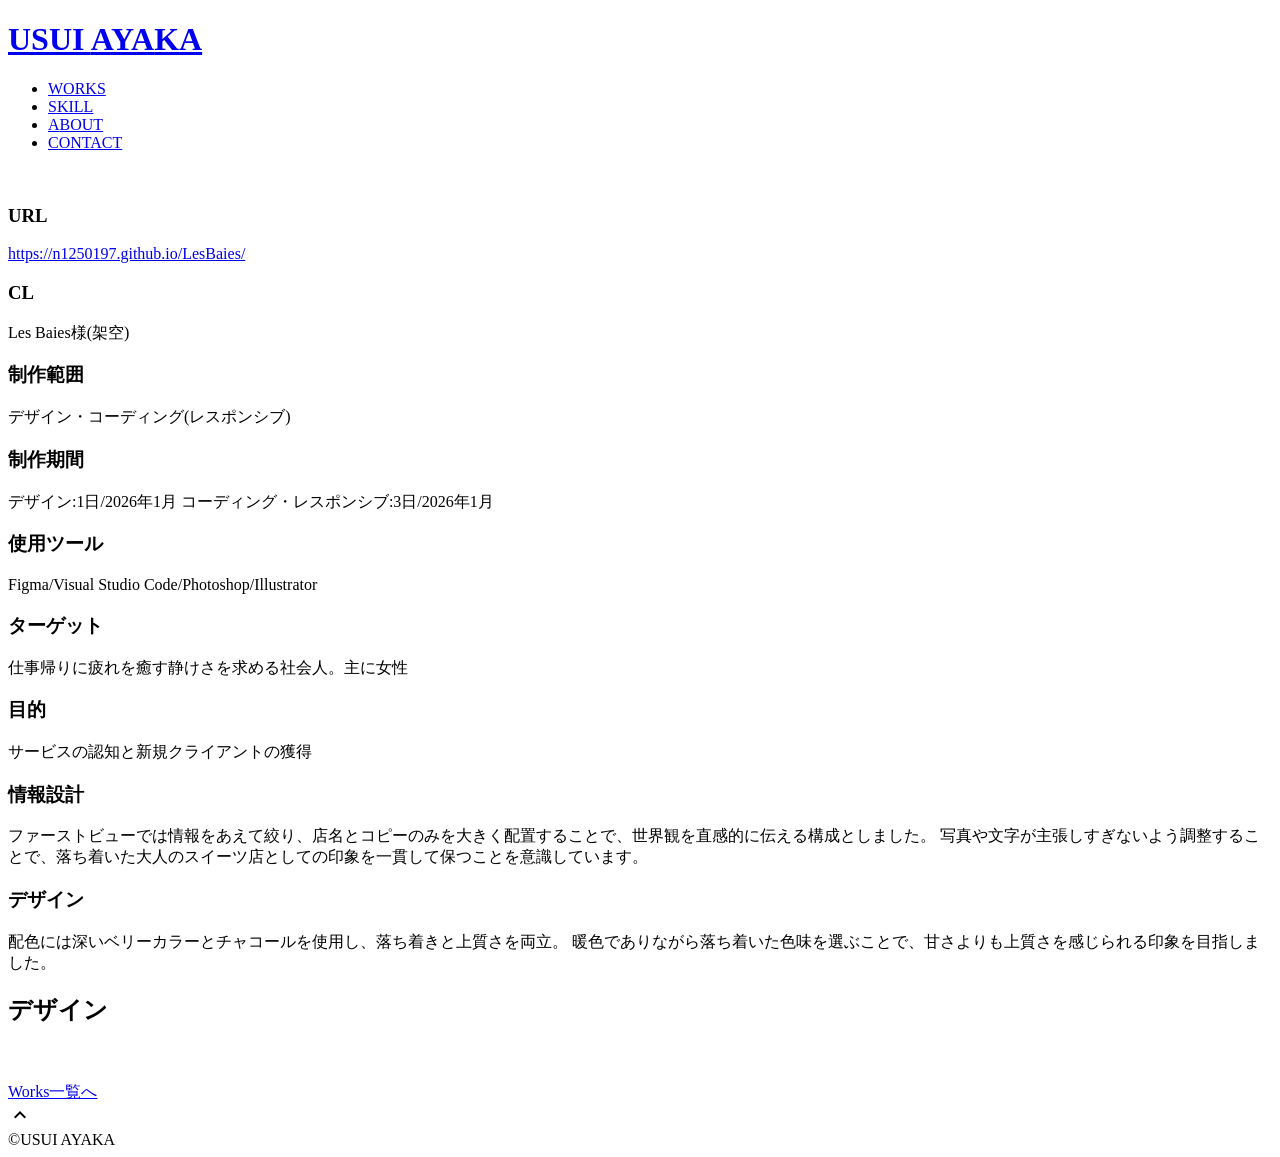
==== works-1.html @ 3a771e0b "works作成" ====
<!DOCTYPE html>
<html>
<head>
  <meta charset="utf-8">
  <meta name="viewport" content="width=device-width,initial-scale=1.0,user-scalable=no">
  <meta property='og:type' content='website'>
  <meta property='og:title' content='USUI AYAKA ポートフォリオ'>
  <meta property='og:url' content='URLが入る'>
  <meta property='og:description' content='USUI AYAKAのポートフォリオサイトです。'>
  <meta property="og:image" content="img/ogp.png">
  <meta name="description" content="USUI AYAKAのポートフォリオサイトです" />
  <title>USUI AYAKA ポートフォリオ</title>
  <link rel="preconnect" href="https://fonts.gstatic.com">
  <link href="https://fonts.googleapis.com/css2?family=Montserrat:wght@400;700&display=swap" rel="stylesheet">
  <link href="https://fonts.googleapis.com/css?family=Material+Icons+Outlined" rel="stylesheet">
  <link href="css/ress.css" media="all" rel="stylesheet" type="text/css" />
  <link href="css/style.css" media="all" rel="stylesheet" type="text/css" />
  <link rel="shortcut icon" href="img/favicon.png" />
  <link rel=”canonical” href=”URLが入る” />
  
</head>

<body>

  <div class="wrapper">

     <!-- header -->
    <header class="header ">
      <div class="container">
        <h1 class="header-logo">
           <a href="index.html">USUI <span class="accent">A</span>Y<span class="accent">A</span>K<span class="accent">A</span></a>
        </h1>
        <nav class="gnav">
          <ul class="gnav-list">
            <li class="gnav-item"><a href="index.html#works"><span class="accent">W</span>ORKS</a></li>
            <li class="gnav-item"><a href="index.html#skill"><span class="accent">S</span>KILL</a></li>
            <li class="gnav-item"><a href="index.html#about"><span class="accent">A</span>BOUT</a></li>
            <li class="gnav-item"><a href="index.html#contact"><span class="accent">C</span>ONTACT</a></li>
          </ul>
        </nav>
      </div>
    </header>
    <!-- /header -->

    <main class="content">

      <article class="article">
        <div class="article-container">
          <div class="article-body">
            <p>
              <img src="img/work-1.jpg" alt="">
            </p>
            <h3>URL</h3>
            <p><a href="https://n1250197.github.io/LesBaies/" target="_blank" rel="noopener">https://n1250197.github.io/LesBaies/</a></p>
            <h3>CL</h3>
            <p>Les Baies様(架空)</p>
            <h3>制作範囲</h3>
            <p>デザイン・コーディング(レスポンシブ)</p>
            <h3>制作期間</h3>
            <p>デザイン:1日/2026年1月
              コーディング・レスポンシブ:3日/2026年1月
            </p>
            <h3>使用ツール</h3>
            <p>Figma/Visual Studio Code/Photoshop/Illustrator</p>
            <h3>ターゲット</h3>
            <p>仕事帰りに疲れを癒す静けさを求める社会人。主に女性</p>
            <h3>目的</h3>
            <p>サービスの認知と新規クライアントの獲得</p>
            <h3>情報設計</h3>
            <p>
              ファーストビューでは情報をあえて絞り、店名とコピーのみを大きく配置することで、世界観を直感的に伝える構成としました。
              写真や文字が主張しすぎないよう調整することで、落ち着いた大人のスイーツ店としての印象を一貫して保つことを意識しています。
            </p>
            <h3>デザイン</h3>
            <p>
              配色には深いベリーカラーとチャコールを使用し、落ち着きと上質さを両立。
              暖色でありながら落ち着いた色味を選ぶことで、甘さよりも上質さを感じられる印象を目指しました。
            </p>
          </div>
            <div>
              <h2 class="article-title">デザイン</h2>
              <div class="cnp">
                <div class="pc">
                  <img src="img/lesbaies_index.html.png" alt="">
                </div>
                <div class="sp">
                  <img src="" alt="">
                </div>
              </div>
            </div>
          <div class="home-link">
            <a href="index.html#works">Works一覧へ</a>
          </div>
        </div>
      </article>

      <div class="page-top" id="js-page-top">
        <span class="material-icons-outlined">expand_less</span>
      </div>
    </main>

    <!-- footer -->
    <footer class="footer">
      <div class="copyright">&copy;USUI AYAKA</div>
    </footer>
    <!-- /footer -->

  </div>
  <script src="https://ajax.googleapis.com/ajax/libs/jquery/3.5.1/jquery.min.js"></script>
  <script type='text/javascript' src="js/script.js"></script>
</body>
</html>
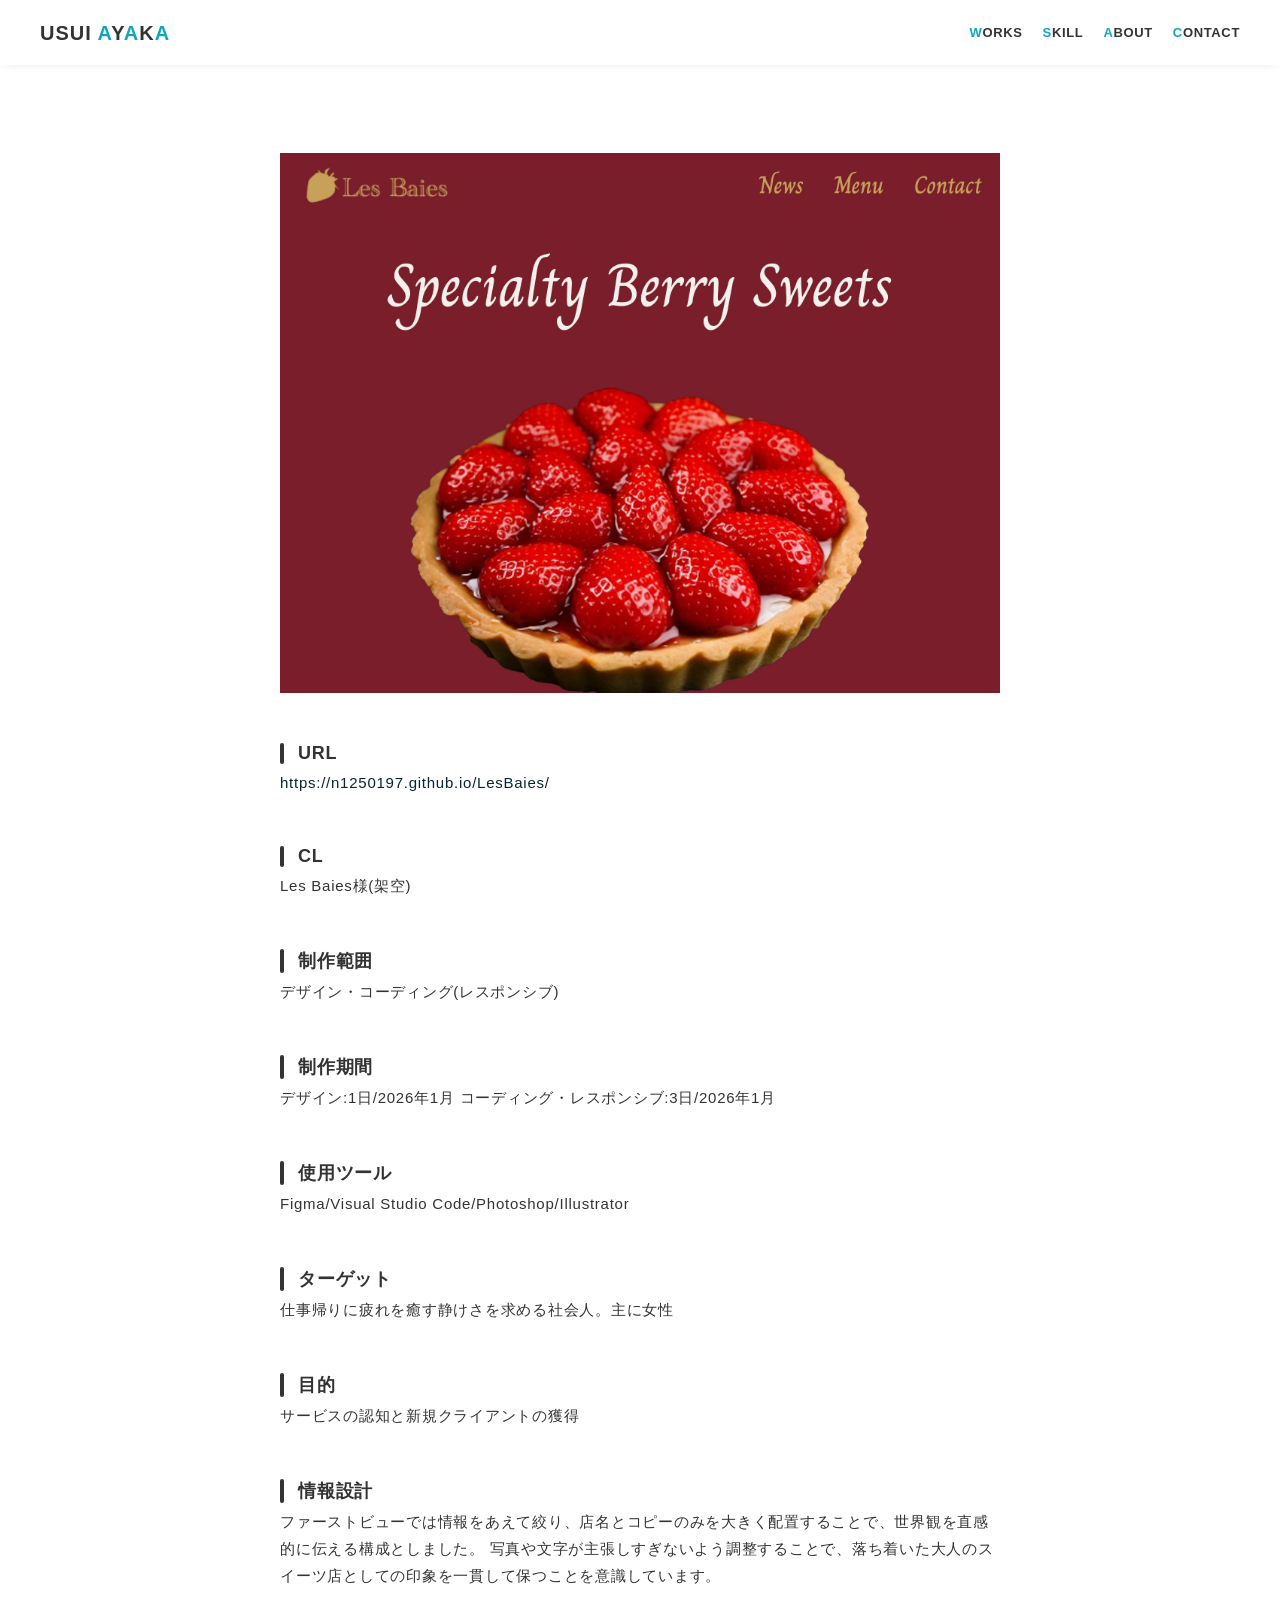
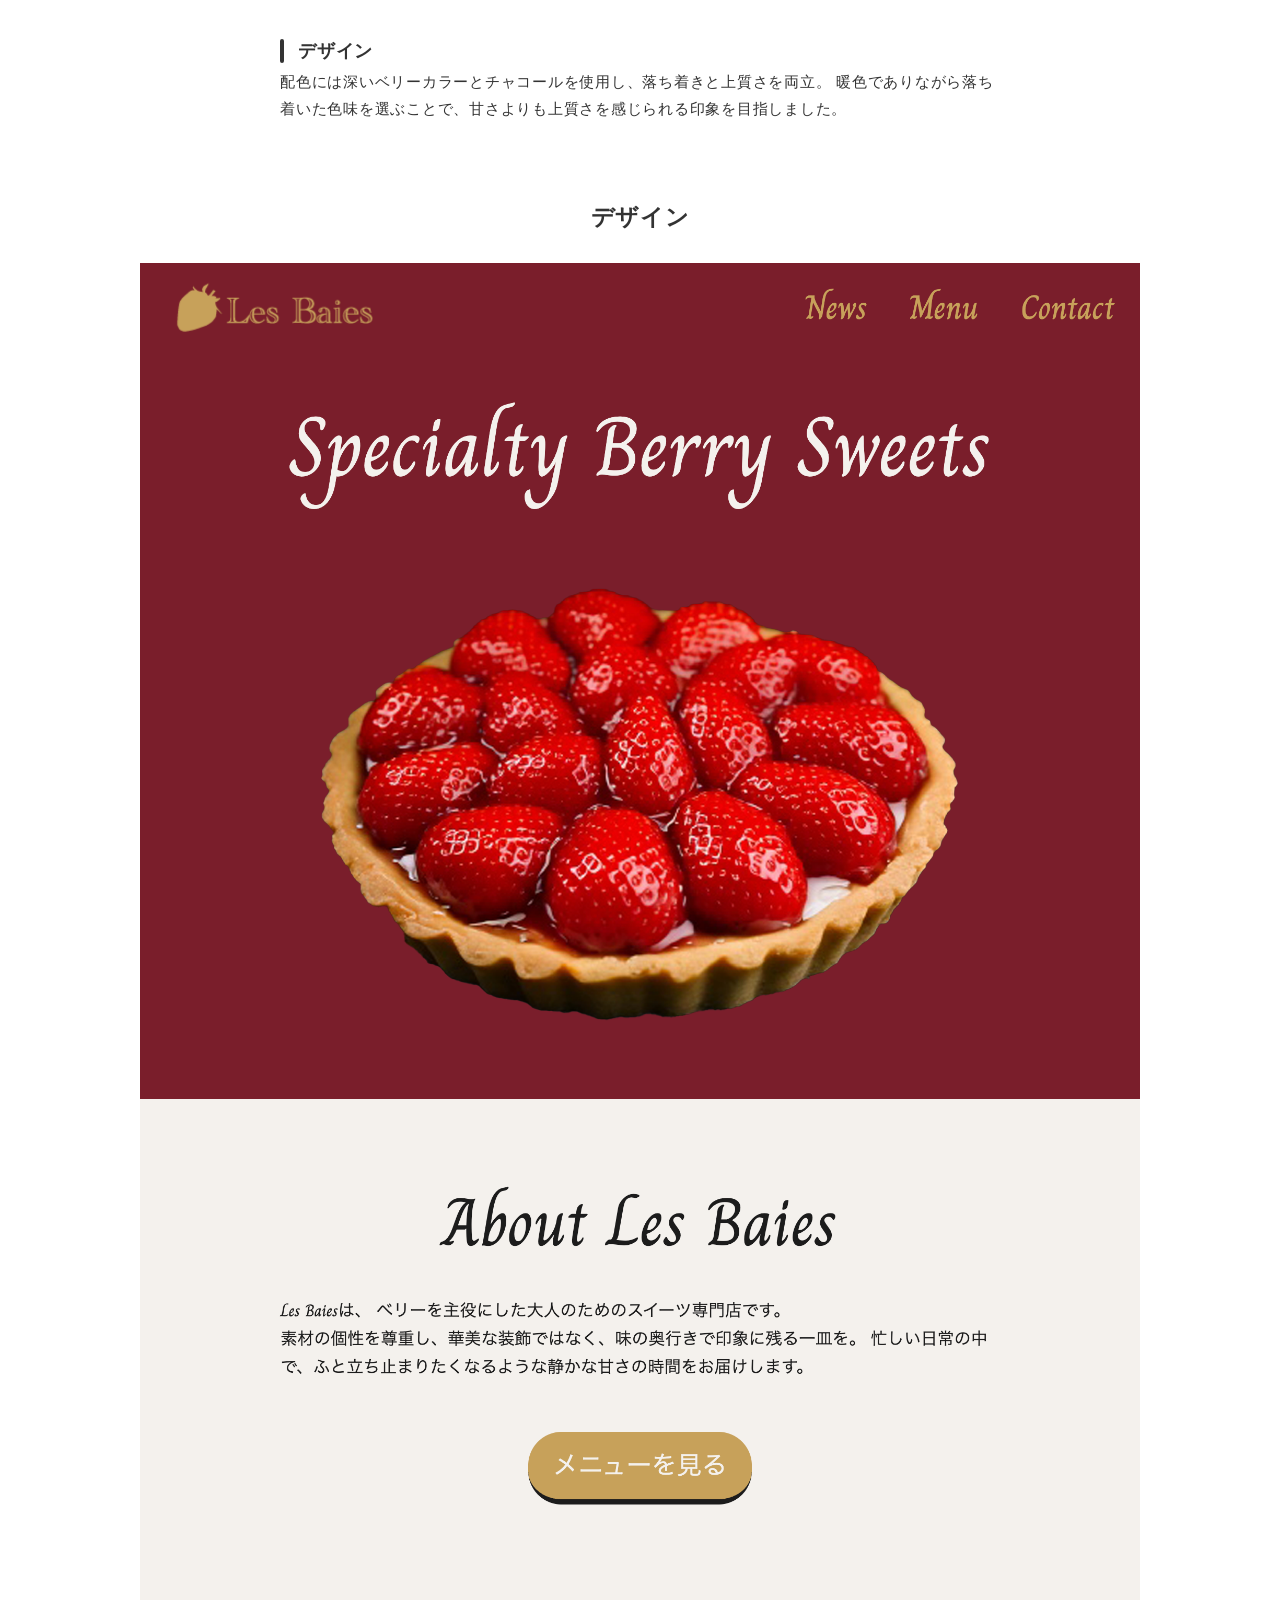
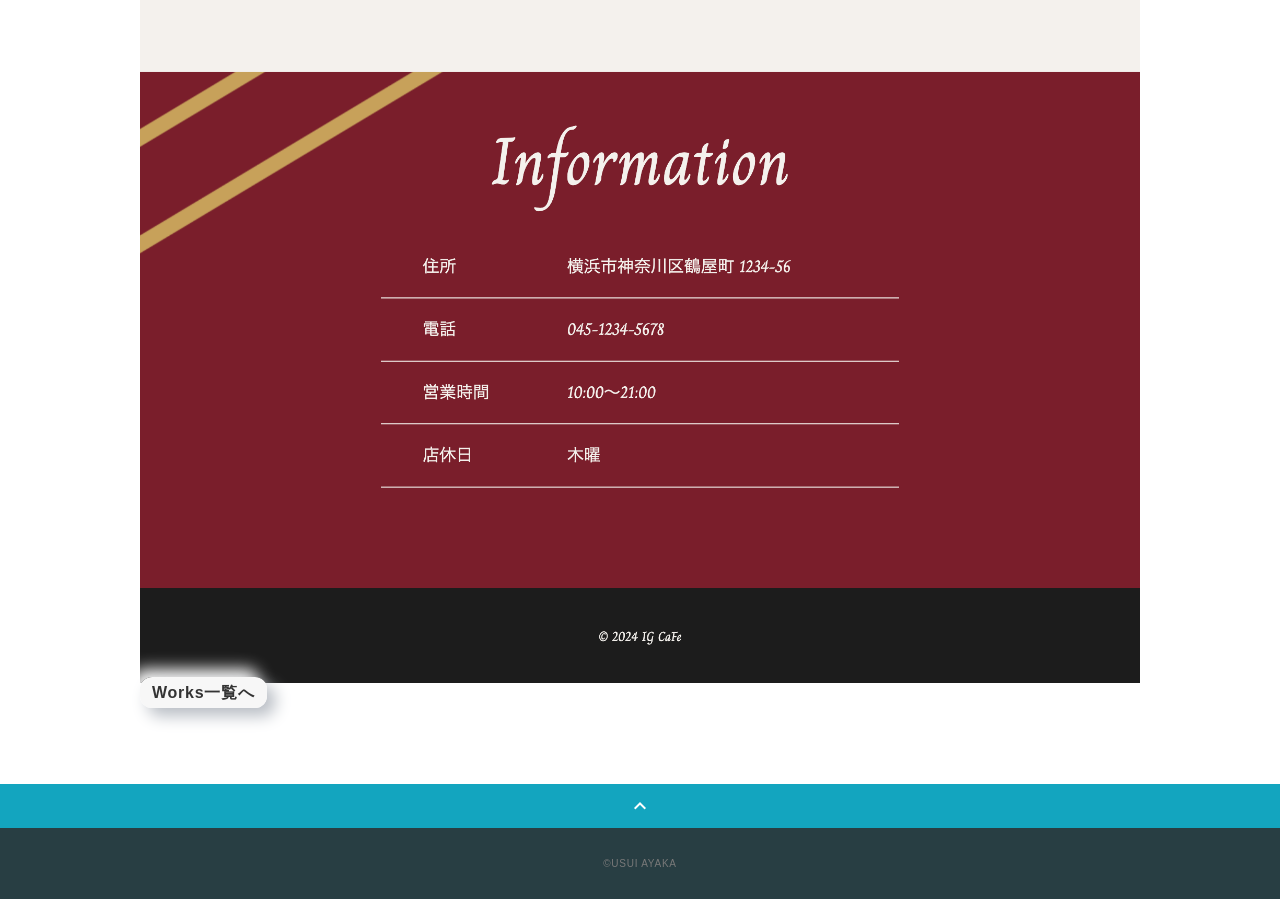
==== commit 965c803a: "Update works-1.html ホームリンククラス修正" ====
--- a/works-1.html
+++ b/works-1.html
@@ -88,8 +88,8 @@
                 </div>
               </div>
             </div>
-          <div class="home-link">
-            <a href="index.html#works">Works一覧へ</a>
+          <div>
+            <a class="home-link" href="index.html#works">Works一覧へ</a>
           </div>
         </div>
       </article>
--- a/css/ress.css
+++ b/css/ress.css
@@ -0,0 +1,283 @@
+/*!
+ * ress.css • v3.0.1
+ * MIT License
+ * github.com/filipelinhares/ress
+ */
+
+/* # =================================================================
+   # Global selectors
+   # ================================================================= */
+
+html {
+  box-sizing: border-box;
+  word-break: normal;
+  -moz-tab-size: 4;
+  tab-size: 4;
+
+  -webkit-text-size-adjust: 100%; /* Prevent adjustments of font size after orientation changes in iOS */
+}
+
+*,
+::before,
+::after {
+  box-sizing: inherit;
+  background-repeat: no-repeat; /* Set `background-repeat: no-repeat` to all elements and pseudo elements */
+}
+
+::before,
+::after {
+  vertical-align: inherit;
+  text-decoration: inherit; /* Inherit text-decoration and vertical align to ::before and ::after pseudo elements */
+}
+
+* {
+  margin: 0;
+  padding: 0; /* Reset `padding` and `margin` of all elements */
+}
+
+/* # =================================================================
+   # General elements
+   # ================================================================= */
+
+hr {
+  overflow: visible; /* Show the overflow in Edge and IE */
+  height: 0; /* Add the correct box sizing in Firefox */
+}
+
+details,
+main {
+  display: block; /* Render the `main` element consistently in IE. */
+}
+
+summary {
+  display: list-item; /* Add the correct display in all browsers */
+}
+
+small {
+  font-size: 80%; /* Set font-size to 80% in `small` elements */
+}
+
+[hidden] {
+  display: none; /* Add the correct display in IE */
+}
+
+abbr[title] {
+  /* Add the correct text decoration in Chrome, Edge, IE, Opera, and Safari */
+  text-decoration: underline;
+  text-decoration: underline dotted;
+  border-bottom: none; /* Remove the bottom border in Chrome 57 */
+}
+
+a {
+  background-color: transparent; /* Remove the gray background on active links in IE 10 */
+}
+
+a:active,
+a:hover {
+  outline-width: 0; /* Remove the outline when hovering in all browsers */
+}
+
+code,
+kbd,
+pre,
+samp {
+  font-family: monospace, monospace; /* Specify the font family of code elements */
+}
+
+pre {
+  font-size: 1em; /* Correct the odd `em` font sizing in all browsers */
+}
+
+b,
+strong {
+  font-weight: bolder; /* Add the correct font weight in Chrome, Edge, and Safari */
+}
+
+/* https://gist.github.com/unruthless/413930 */
+sub,
+sup {
+  position: relative;
+  font-size: 75%;
+  line-height: 0;
+  vertical-align: baseline;
+}
+
+sub {
+  bottom: -.25em;
+}
+
+sup {
+  top: -.5em;
+}
+
+/* # =================================================================
+   # Forms
+   # ================================================================= */
+
+input {
+  border-radius: 0;
+}
+
+/* Replace pointer cursor in disabled elements */
+[disabled] {
+  cursor: default;
+}
+
+[type="number"]::-webkit-container-spin-button,
+[type="number"]::-webkit-outer-spin-button {
+  height: auto; /* Correct the cursor style of increment and decrement buttons in Chrome */
+}
+
+[type="search"] {
+  outline-offset: -2px; /* Correct the outline style in Safari */
+
+  -webkit-appearance: textfield; /* Correct the odd appearance in Chrome and Safari */
+}
+
+[type="search"]::-webkit-search-decoration {
+  -webkit-appearance: none; /* Remove the container padding in Chrome and Safari on macOS */
+}
+
+textarea {
+  overflow: auto; /* Internet Explorer 11+ */
+  resize: vertical; /* Specify textarea resizability */
+}
+
+button,
+input,
+optgroup,
+select,
+textarea {
+  font: inherit; /* Specify font inheritance of form elements */
+}
+
+optgroup {
+  font-weight: bold; /* Restore the font weight unset by the previous rule */
+}
+
+button {
+  overflow: visible; /* Address `overflow` set to `hidden` in IE 8/9/10/11 */
+}
+
+button,
+select {
+  text-transform: none; /* Firefox 40+, Internet Explorer 11- */
+}
+
+/* Apply cursor pointer to button elements */
+button,
+[type="button"],
+[type="reset"],
+[type="submit"],
+[role="button"] {
+  cursor: pointer;
+  color: inherit;
+}
+
+/* Remove container padding and border in Firefox 4+ */
+button::-moz-focus-container,
+[type="button"]::-moz-focus-container,
+[type="reset"]::-moz-focus-container,
+[type="submit"]::-moz-focus-container {
+  padding: 0;
+  border-style: none;
+}
+
+/* Replace focus style removed in the border reset above */
+button:-moz-focusring,
+[type="button"]::-moz-focus-container,
+[type="reset"]::-moz-focus-container,
+[type="submit"]::-moz-focus-container {
+  outline: 1px dotted ButtonText;
+}
+
+button,
+html [type="button"],
+/* Prevent a WebKit bug where (2) destroys native `audio` and `video`controls in Android 4 */
+[type="reset"],
+[type="submit"] {
+  -webkit-appearance: button; /* Correct the inability to style clickable types in iOS */
+}
+
+/* Remove the default button styling in all browsers */
+button,
+input,
+select,
+textarea {
+  border-style: none;
+  background-color: transparent;
+}
+
+/* Style select like a standard input */
+select {
+  -webkit-appearance: none; /* Chrome 41+ */
+  -moz-appearance: none; /* Firefox 36+ */
+}
+
+select::-ms-expand {
+  display: none; /* Internet Explorer 11+ */
+}
+
+select::-ms-value {
+  color: currentColor; /* Internet Explorer 11+ */
+}
+
+legend {
+  display: table; /* Correct the text wrapping in Edge and IE */
+  max-width: 100%; /* Correct the text wrapping in Edge and IE */
+  max-width: 100%; /* Correct the text wrapping in Edge 18- and IE */
+  white-space: normal; /* Correct the text wrapping in Edge and IE */
+  color: inherit; /* Correct the color inheritance from `fieldset` elements in IE */
+  border: 0; /* Correct `color` not being inherited in IE 8/9/10/11 */
+}
+
+::-webkit-file-upload-button {
+  font: inherit; /* Change font properties to `inherit` in Chrome and Safari */
+  color: inherit;
+  /* Correct the inability to style clickable types in iOS and Safari */
+
+  -webkit-appearance: button;
+}
+
+/* # =================================================================
+   # Specify media element style
+   # ================================================================= */
+
+img {
+  border-style: none; /* Remove border when inside `a` element in IE 8/9/10 */
+}
+
+/* Add the correct vertical alignment in Chrome, Firefox, and Opera */
+progress {
+  vertical-align: baseline;
+}
+
+/* # =================================================================
+   # Accessibility
+   # ================================================================= */
+
+/* Hide content from screens but not screenreaders */
+@media screen {
+  [hidden~="screen"] {
+    display: inherit;
+  }
+  [hidden~="screen"]:not(:active):not(:focus):not(:target) {
+    position: absolute !important;
+    clip: rect(0 0 0 0) !important;
+  }
+}
+
+/* Specify the progress cursor of updating elements */
+[aria-busy="true"] {
+  cursor: progress;
+}
+
+/* Specify the pointer cursor of trigger elements */
+[aria-controls] {
+  cursor: pointer;
+}
+
+/* Specify the unstyled cursor of disabled, not-editable, or otherwise inoperable elements */
+[aria-disabled] {
+  cursor: default;
+}
--- a/css/style.css
+++ b/css/style.css
@@ -0,0 +1,588 @@
+body {
+  font-family: "Montserrat","Helvetica Neue",Arial,"Hiragino Kaku Gothic ProN","Hiragino Sans",Meiryo,sans-serif;
+  font-size: 15px;
+  letter-spacing: .05em;
+  color: #333;
+}
+
+a {
+  transition: opacity .3s;
+  text-decoration: none;
+  color: #072633;
+}
+
+img {
+  max-width: 100%;
+  height: auto;
+  vertical-align: bottom;
+  border-style: none;
+}
+
+
+
+.pc-only {
+  display: block;
+}
+
+.sp-only {
+  display: none;
+}
+
+/*--------------------------------
+ レイアウト
+---------------------------------*/
+.wrapper {
+  padding-top: 73px;
+}
+
+.section {
+  padding: 90px 0;
+}
+
+.section:nth-of-type(odd) {
+  background-color: #f7f7f7;
+}
+
+.container {
+  max-width: 1340px;
+  margin: 0 auto;
+  padding: 0 40px;
+}
+
+/*--------------------------------
+ 見出し
+---------------------------------*/
+.title {
+  font-size: 34px;
+  font-weight: bold;
+  line-height: 1;
+  margin-bottom: 40px;
+  text-align: center;
+  letter-spacing: .05em;
+  color: #333;
+}
+
+.lead {
+  font-size: 16px;
+  line-height: 1.8;
+  margin-bottom: 30px;
+}
+
+/*--------------------------------
+ヘッダー
+---------------------------------*/
+.header {
+  position: fixed;
+  top: 0;
+  z-index: 1;
+  width: 100%;
+  background-color: #fff;
+  box-shadow: 0 5px 10px -6px rgba(0,0,0,.1);
+}
+
+.header .container {
+  display: flex;
+  align-items: center;
+  justify-content: space-between;
+  padding: 20px 40px;
+}
+
+.header-logo {
+  font-size: 20px;
+  font-weight: bold;
+  line-height: 1.2;
+  margin-right: 20px;
+  letter-spacing: .05em;
+}
+
+.header-logo a {
+  color: #333;
+}
+.accent {
+  color: #13a5bf;
+}
+
+.gnav-list {
+  display: flex;
+  justify-content: space-between;
+  list-style: none;
+}
+
+.gnav-item:not(:last-child) {
+  margin-right: 20px;
+}
+
+.gnav-item a {
+  position: relative;
+  font-size: 13px;
+  font-weight: bold;
+  display: inline-block;
+  padding: 5px 0;
+  transition: .3s;
+  letter-spacing: .05em;
+  color: #333;
+}
+.gnav-item a:after {
+  position: absolute;
+  bottom: 0;
+  left: 50%;
+  width: 0;
+  height: 3px;
+  content: "";
+  transition: .3s;
+  -webkit-transform: translateX(-50%);
+  transform: translateX(-50%);
+  background-color: #333;
+}
+
+.gnav-item a:hover:after {
+  width: 100%;
+}
+
+/*--------------------------------
+ メインビジュアル
+---------------------------------*/
+.mv {
+  display: flex;
+  align-items: center;
+  justify-content: center;
+  height: 75vh;
+  text-align: center;
+}
+
+.mv-container {
+  padding: 0 40px;
+}
+
+.mv-title {
+  font-size: 60px;
+  font-weight: bold;
+  line-height: 1.2;
+  margin-bottom: 5px;
+  letter-spacing: .1em;
+}
+.mv-subtitle {
+  font-size: 20px;
+  font-weight: bold;
+  line-height: 1;
+  margin-bottom: 40px;
+  letter-spacing: .08em;
+}
+
+.mv-text {
+  font-size: 16px;
+  line-height: 1.8;
+}
+
+/*--------------------------------
+ Works
+---------------------------------*/
+.works-list {
+  display: flex;
+  flex-wrap: wrap;
+  margin-bottom: -40px;
+}
+
+.works-item {
+  width: 31.74603%;
+  margin-right: 1.58730%;
+  margin-bottom: 40px;
+  color: #333;
+}
+
+.works-item:hover {
+  opacity: .9;
+  padding-top: 3px;
+}
+
+.works-item:nth-of-type(3n) {
+  margin-right: 0;
+}
+
+.works-img img {
+  border: 1px solid #e6e6e6;
+  box-shadow: 8px 8px 16px #b8bdc4;
+  border-radius: 12px;
+}
+
+.works-name {
+  font-size: 12px;
+  font-weight: bold;
+  margin-top: 8px;
+}
+
+.works-info {
+  font-size: 10px;
+  margin-top: 5px;
+}
+
+/*--------------------------------
+ Skill
+---------------------------------*/
+.skill-list {
+  display: flex;
+  flex-wrap: wrap;
+  justify-content: space-between;
+  margin-bottom: -50px;
+}
+
+.skill-item {
+  display: flex;
+  align-items: flex-start;
+  justify-content: space-between;
+  width: 48%;
+  margin-bottom: 50px;
+}
+
+.skill-img {
+  width: 60px;
+  height: auto;
+  margin-right: 20px;
+}
+
+.skill-body {
+  flex: 1;
+}
+
+.skill-name {
+  margin-bottom: 10px;
+}
+
+.skill-text {
+  font-size: 14px;
+  line-height: 1.8;
+}
+
+
+/*--------------------------------
+ About
+---------------------------------*/
+.profile {
+  display: flex;
+  flex-wrap: wrap;
+  max-width: 800px;
+  margin: 0 auto;
+}
+.profile-img {
+  width: 20%;
+  margin-right: 30px;
+  border-radius: 50%;
+  border: 1px solid #333;
+}
+.profile-img img {
+  border-radius: 50%;
+}
+.profile-body {
+  flex: 1;
+}
+
+.profile-body p {
+  font-size: 15px;
+  line-height: 1.8;
+}
+
+.profile-body p:not(:last-child) {
+  margin-bottom: 30px;
+}
+
+/*--------------------------------
+ Contact
+---------------------------------*/
+.contact {
+  text-align: center;
+}
+
+.contact-item:not(:last-child) {
+  margin-right: 10px;
+}
+
+.contact-text {
+  margin-top: 10px;
+}
+/*--------------------------------
+ ページトップ
+---------------------------------*/
+.page-top {
+  font-weight: bold;
+  padding: 10px;
+  cursor: pointer;
+  text-align: center;
+  background-color: #13a5bf;
+}
+
+.page-top .material-icons-outlined {
+  vertical-align: bottom;
+  color: #fff;
+}
+
+/*--------------------------------
+ フッター
+---------------------------------*/
+.footer {
+  padding: 30px;
+  background-color: #283e43;
+}
+
+.copyright {
+  font-size: 10px;
+  text-align: center;
+  color: #797979;
+}
+
+/*--------------------------------
+ 下層：Worksページ
+---------------------------------*/
+.article {
+  padding: 80px 0;
+}
+
+.article-container {
+  max-width: 1040px;
+  margin: 0 auto;
+  padding: 0 20px;
+ 
+  
+}
+
+.article-title {
+  margin-bottom: 30px;
+  text-align: center;
+}
+
+.article-body {
+  max-width: 720px;
+  margin: 0 auto;
+  margin-bottom: 80px;
+ 
+}
+
+.article-body h3 {
+  position: relative;
+  font-size: 18px;
+  margin-bottom: 5px;
+  padding-left: 1em;
+}
+
+.article-body h3:not(:first-child) {
+  margin-top: 50px;
+}
+
+.article-body h3::before {
+  position: absolute;
+  top: 0;
+  left: 0;
+  width: 4px;
+  height: 100%;
+  content: "";
+  border-radius: 3px;
+  background-color: #333;
+}
+
+.article-body p {
+  font-size: 15px;
+  line-height: 1.8;
+  margin-bottom: 30px;
+}
+
+.cnp {
+  display: flex;
+  justify-content: space-between;
+}
+
+.home-link {
+  text-align: center;
+  background: #f7f7f7;
+  color: #333;
+  border: none;
+  padding: 7px 12px;
+  font-size: 16px;
+  border-radius: 12px;
+  cursor: pointer;
+  font-weight: 600;
+  box-shadow: 8px 8px 16px #b8bdc4, -8px -8px 16px #ffffff;
+  transition: all 0.3s ease;
+  
+  &:hover {
+    box-shadow: 6px 6px 12px #b8bdc4, -6px -6px 12px #ffffff;
+  }
+  
+  &:active {
+    box-shadow: inset 4px 4px 8px #b8bdc4, inset -4px -4px 8px #ffffff;
+  }
+}
+
+/*media Queries 767
+----------------------------------------------------*/
+@media screen and (max-width: 767px) {
+  body {
+    font-size: 14px;
+  }
+
+  .pc-only {
+    display: none;
+  }
+
+  .sp-only {
+    display: block;
+  }
+
+  /* 見出し */
+  .title {
+    font-size: 26px;
+    margin-bottom: 20px;
+  }
+
+  .lead {
+    font-size: 14px;
+    line-height: 1.7;
+    margin-bottom: 20px;
+  }
+
+  /* レイアウト */
+  .wrapper {
+    padding-top: 57px;
+  }
+
+  .section {
+    padding: 60px 0;
+  }
+
+  .container {
+    padding: 0 20px;
+  }
+
+  /* ヘッダー */
+  .header .container {
+    padding: 15px;
+  }
+
+  .header-logo {
+    font-size: 15px;
+    margin-right: 15px;
+  }
+
+  .gnav-item:not(:last-child) {
+    margin-right: 10px;
+  }
+
+  .gnav-item a {
+    font-size: 10px;
+  }
+
+  .gnav-item a:after {
+    display: none;
+  }
+
+  /*  メインビジュアル */
+  .mv {
+    height: 65vh;
+  }
+
+  .mv-container {
+    padding: 0 20px;
+  }
+
+  .mv-title {
+    font-size: 30px;
+  }
+  .mv-subtitle {
+    font-size: 16px;
+    margin-bottom: 20px;
+  }
+
+  .mv-text {
+    font-size: 14px;
+    line-height: 1.7;
+  }
+
+  /* Works */
+  .works-name {
+    font-size: 12px;
+  }
+
+  .works-info {
+    margin-top: 3px;
+  }
+
+  .works-list {
+    justify-content: space-between;
+  }
+
+  .works-item {
+    flex: 0 0 48%;
+    margin-right: 0;
+    margin-bottom: 30px;
+  }
+  .cnp {
+    flex-direction: column;
+    gap: 20px;
+}
+
+  /* Skill */
+  .skill-list {
+    display: block;
+    margin-bottom: 0;
+  }
+
+  .skill-item {
+    width: 100%;
+    margin-bottom: 35px;
+  }
+
+  .skill-item:last-child {
+    margin-bottom: 0;
+  }
+
+  .skill-name {
+    margin-bottom: 5px;
+  }
+
+  .skill-text {
+    font-size: 13px;
+    line-height: 1.7;
+  }
+
+  /* About */
+  .profile {
+    display: block;
+  }
+  .profile-img {
+    width: 150px;
+    margin: 0 auto;
+    margin-bottom: 25px;
+  }
+
+  .profile-body p {
+    font-size: 14px;
+    line-height: 1.7;
+  }
+
+  .profile-body p:not(:last-child) {
+    margin-bottom: 20px;
+  }
+
+  /* フッター */
+  .footer {
+    padding: 20px;
+  }
+
+  /* 下層ページ */
+  .article {
+    padding: 50px 0;
+  }
+
+  .article-body h3 {
+    font-size: 16px;
+    padding-left: .8em;
+  }
+
+  .article-body h3:not(:first-child) {
+    margin-top: 30px;
+  }
+
+  .article-body p {
+    font-size: 14px;
+    line-height: 1.7;
+    margin-bottom: 20px;
+  }
+}
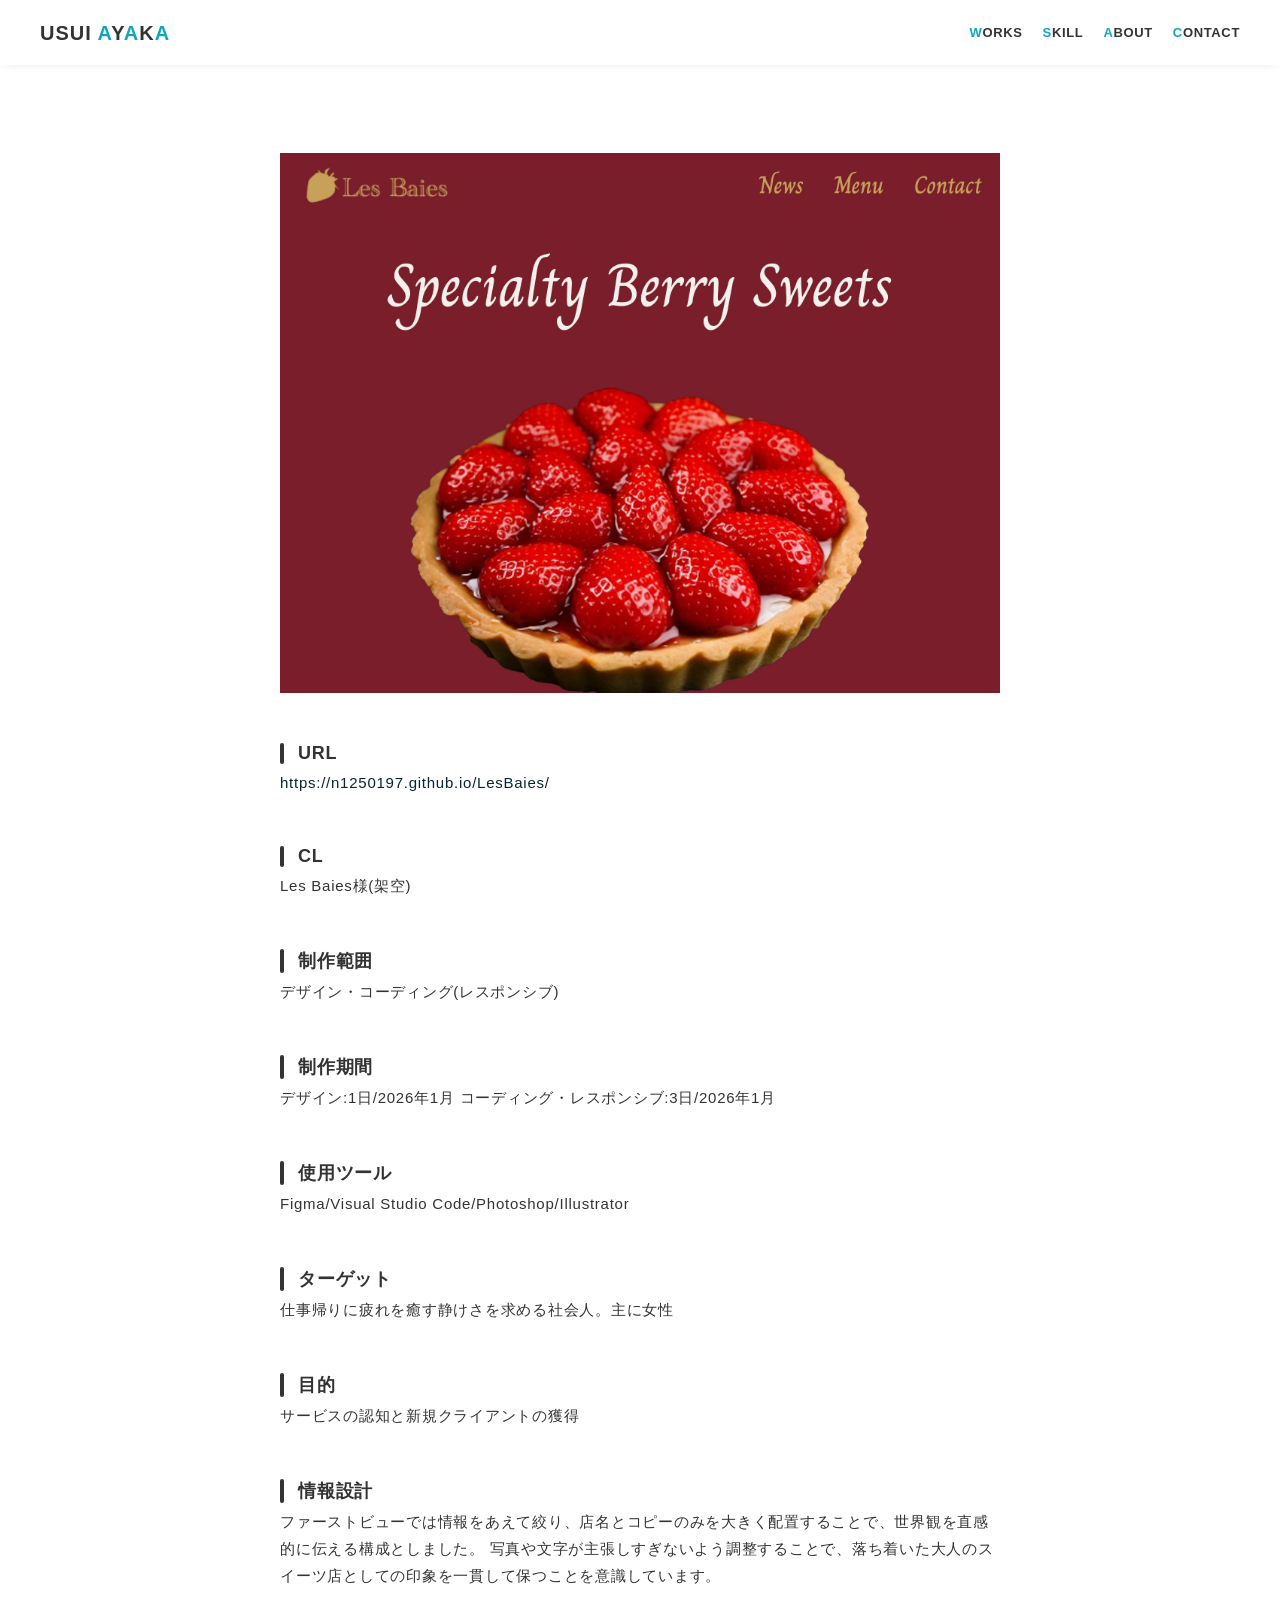
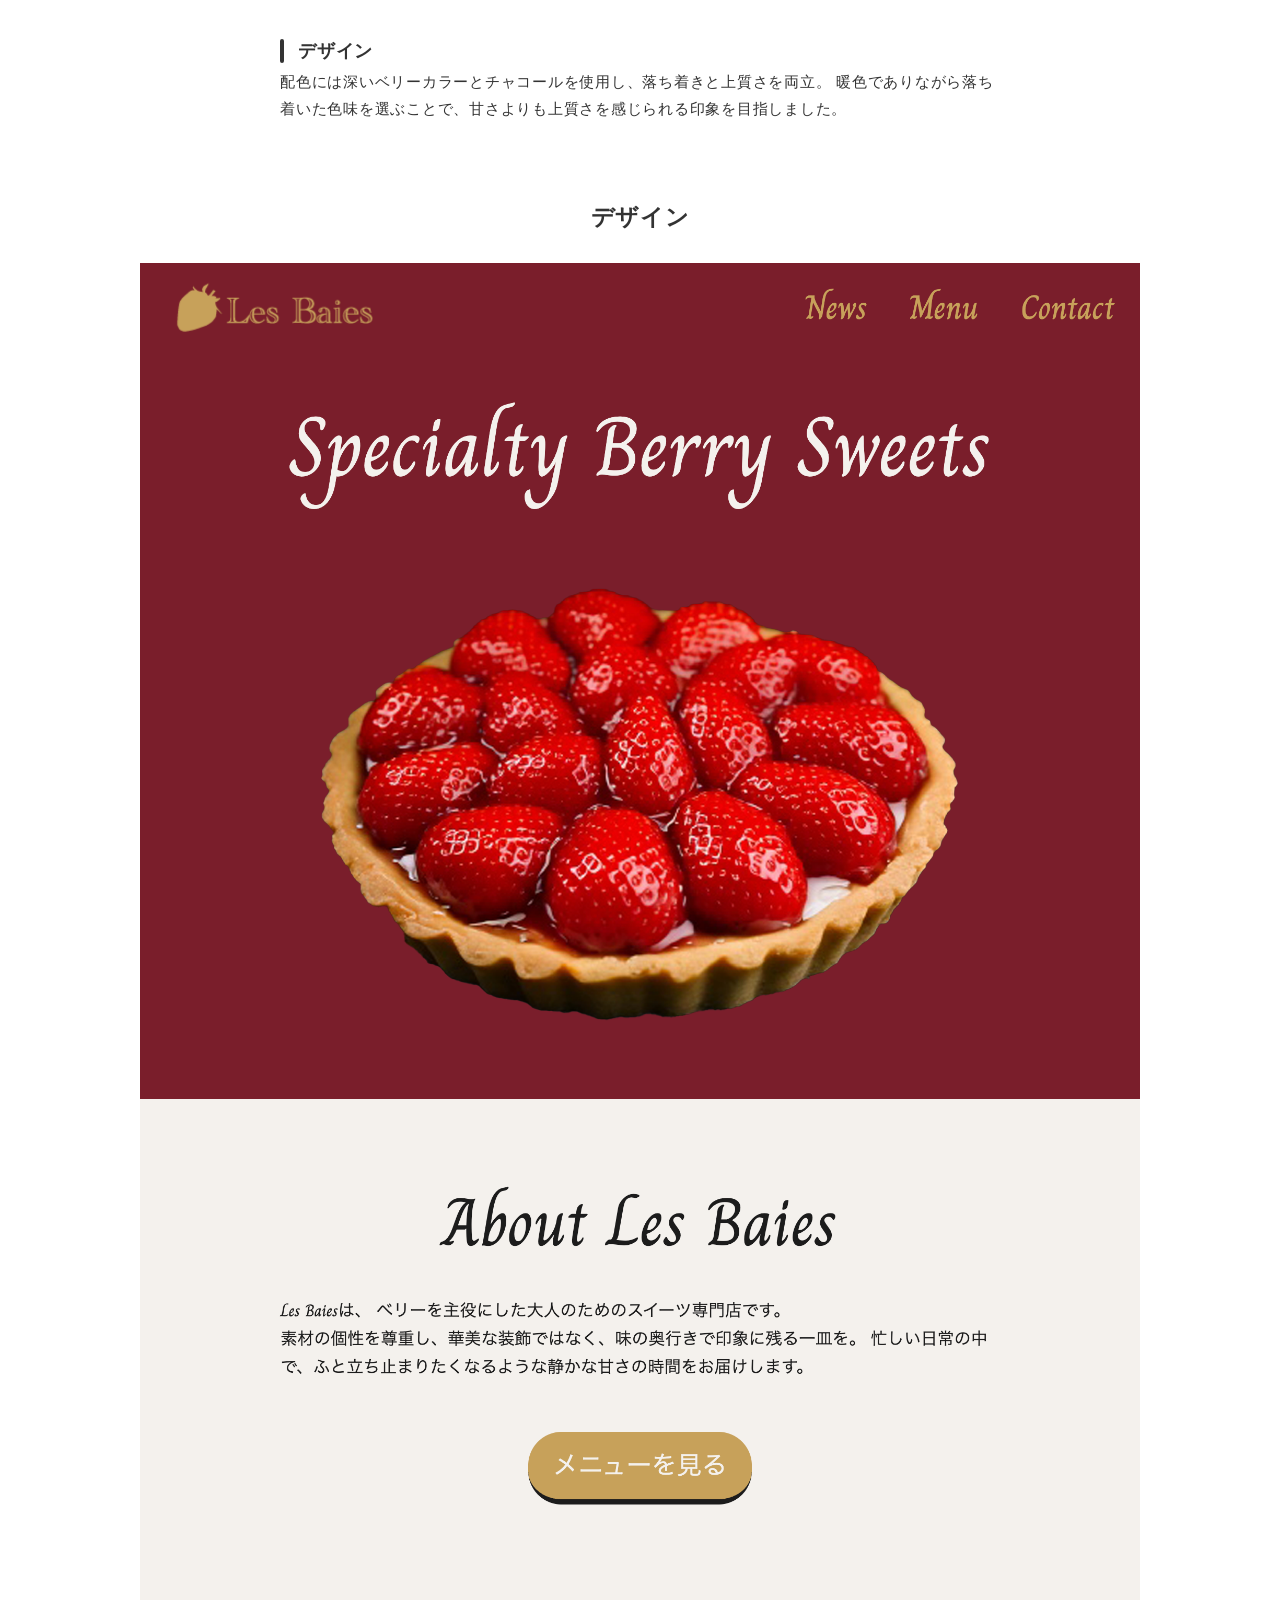
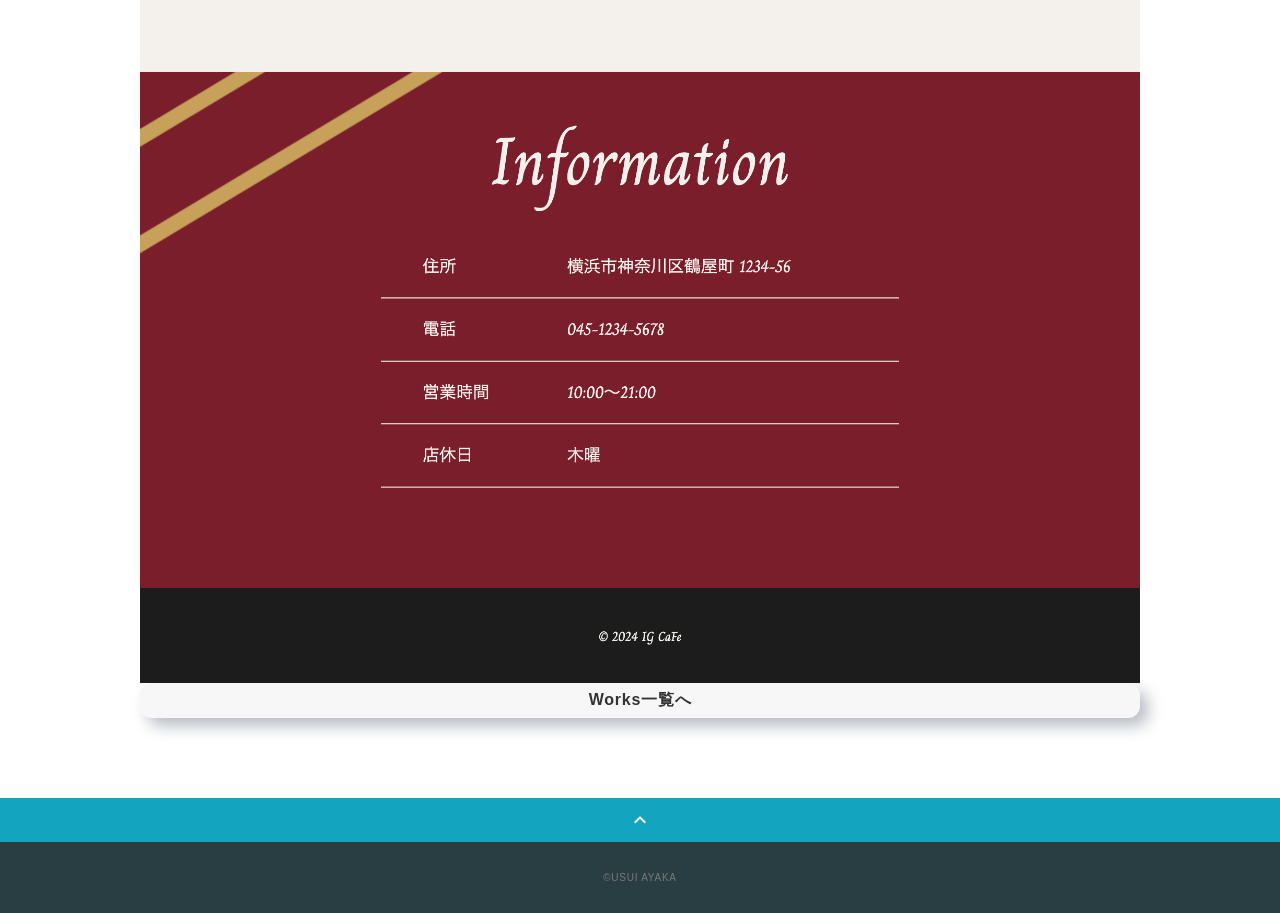
==== commit a333ed46: "Update works-1.html" ====
--- a/works-1.html
+++ b/works-1.html
@@ -1,5 +1,6 @@
 <!DOCTYPE html>
 <html>
+
 <head>
   <meta charset="utf-8">
   <meta name="viewport" content="width=device-width,initial-scale=1.0,user-scalable=no">
@@ -17,18 +18,19 @@
   <link href="css/style.css" media="all" rel="stylesheet" type="text/css" />
   <link rel="shortcut icon" href="img/favicon.png" />
   <link rel=”canonical” href=”URLが入る” />
-  
+
 </head>
 
 <body>
 
   <div class="wrapper">
 
-     <!-- header -->
+    <!-- header -->
     <header class="header ">
       <div class="container">
         <h1 class="header-logo">
-           <a href="index.html">USUI <span class="accent">A</span>Y<span class="accent">A</span>K<span class="accent">A</span></a>
+          <a href="index.html">USUI <span class="accent">A</span>Y<span class="accent">A</span>K<span
+              class="accent">A</span></a>
         </h1>
         <nav class="gnav">
           <ul class="gnav-list">
@@ -51,7 +53,8 @@
               <img src="img/work-1.jpg" alt="">
             </p>
             <h3>URL</h3>
-            <p><a href="https://n1250197.github.io/LesBaies/" target="_blank" rel="noopener">https://n1250197.github.io/LesBaies/</a></p>
+            <p><a href="https://n1250197.github.io/LesBaies/" target="_blank"
+                rel="noopener">https://n1250197.github.io/LesBaies/</a></p>
             <h3>CL</h3>
             <p>Les Baies様(架空)</p>
             <h3>制作範囲</h3>
@@ -77,17 +80,17 @@
               暖色でありながら落ち着いた色味を選ぶことで、甘さよりも上質さを感じられる印象を目指しました。
             </p>
           </div>
-            <div>
-              <h2 class="article-title">デザイン</h2>
-              <div class="cnp">
-                <div class="pc">
-                  <img src="img/lesbaies_index.html.png" alt="">
-                </div>
-                <div class="sp">
-                  <img src="" alt="">
-                </div>
+          <div>
+            <h2 class="article-title">デザイン</h2>
+            <div class="cnp">
+              <div class="pc">
+                <img src="img/lesbaies_index.html.png" alt="">
+              </div>
+              <div class="sp">
+                <img src="" alt="">
               </div>
             </div>
+          </div>
           <div>
             <a class="home-link" href="index.html#works">Works一覧へ</a>
           </div>
@@ -109,5 +112,5 @@
   <script src="https://ajax.googleapis.com/ajax/libs/jquery/3.5.1/jquery.min.js"></script>
   <script type='text/javascript' src="js/script.js"></script>
 </body>
+
 </html>
-
--- a/css/style.css
+++ b/css/style.css
@@ -397,6 +397,7 @@
   padding: 7px 12px;
   font-size: 16px;
   border-radius: 12px;
+  display: block;
   cursor: pointer;
   font-weight: 600;
   box-shadow: 8px 8px 16px #b8bdc4, -8px -8px 16px #ffffff;
@@ -410,7 +411,6 @@
     box-shadow: inset 4px 4px 8px #b8bdc4, inset -4px -4px 8px #ffffff;
   }
 }
-
 /*media Queries 767
 ----------------------------------------------------*/
 @media screen and (max-width: 767px) {
